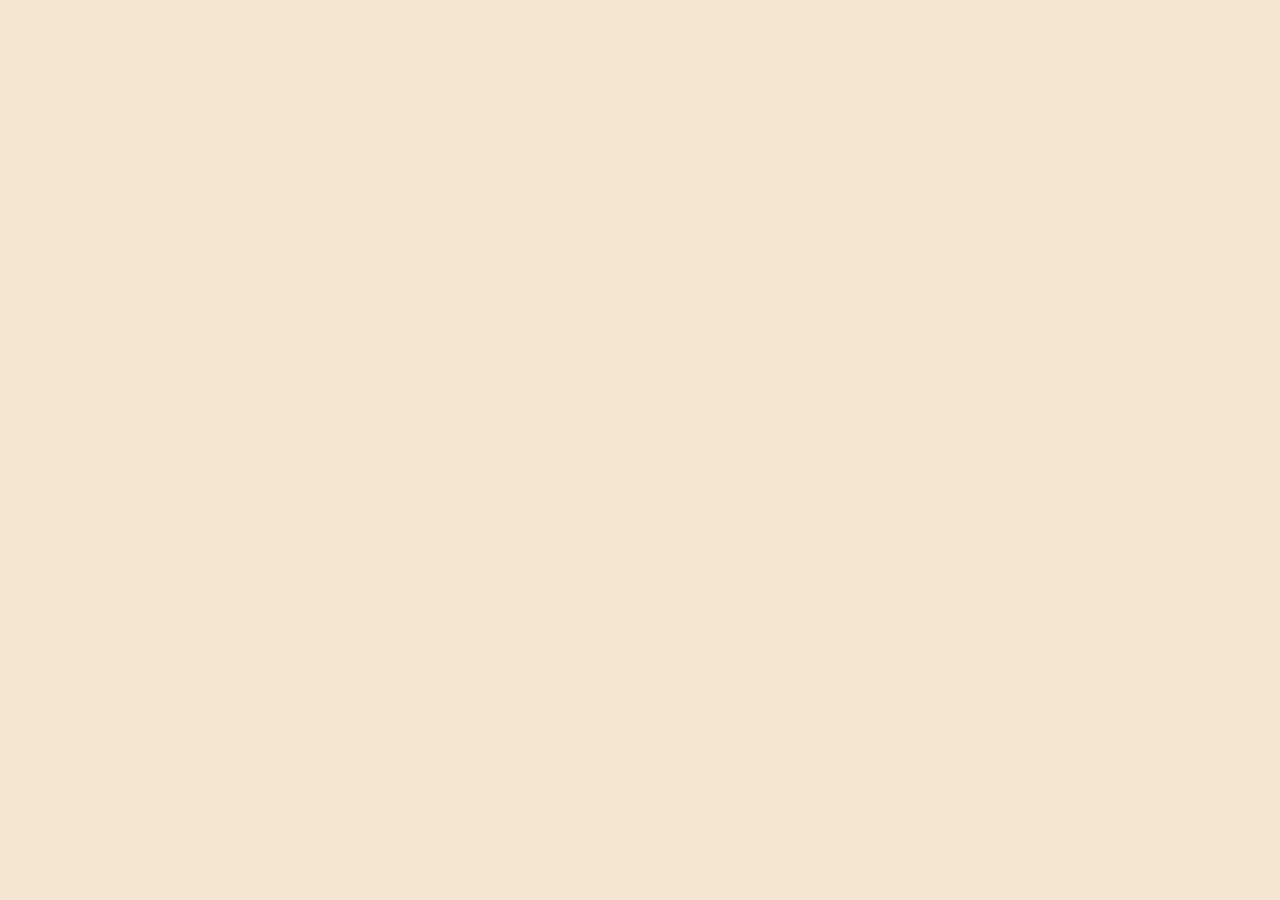
==== index.html @ 1bdb9400 "archivos (modo cajero)" ====
<!DOCTYPE html>
<html lang="es">
<head>
    <meta charset="UTF-8" />
    <meta name="viewport" content="width=device-width, initial-scale=1.0" />
    <title>Panadería "Del Horno a la Mano"</title>

    <!-- p5.js desde CDN -->
    <script src="https://cdnjs.cloudflare.com/ajax/libs/p5.js/1.9.0/p5.min.js">
    </script>

    <!-- Estilos -->
    <link rel="stylesheet" href="style.css" />
</head>
<body>

    <!-- ========================================== -->
    <!-- ACÁ SE CARGAN TODOS LOS ARCHIVOS JS        -->
    <!-- EL ORDEN ES IMPORTANTE                     -->
    <!-- ========================================== -->

    <!-- 1. DATOS (clientes, productos, etc.) -->
    <script src="js/datos.js"></script>

    <!-- 2. DIBUJO DEL CLIENTE -->
    <script src="js/cliente.js"></script>

    <!-- 3. LÓGICA DEL CAJERO -->
    <script src="js/cajero.js"></script>

    <!-- 4. INTERFAZ (menú, pantallas) -->
    <script src="js/ui.js"></script>

    <!-- 5. PRINCIPAL (setup, draw, keyPressed) -->
    <script src="js/sketch.js"></script>

</body>
</html>
---- style.css ----
* {
    margin: 0;
    padding: 0;
    box-sizing: border-box;
}

body {
    display: flex;
    justify-content: center;
    align-items: center;
    min-height: 100vh;
    background: #f5e6d3;
    font-family: 'Segoe UI', Tahoma, Geneva, Verdana, sans-serif;
}

canvas {
    border-radius: 12px;
    box-shadow: 0 10px 40px rgba(0, 0, 0, 0.25);
    display: block;
}
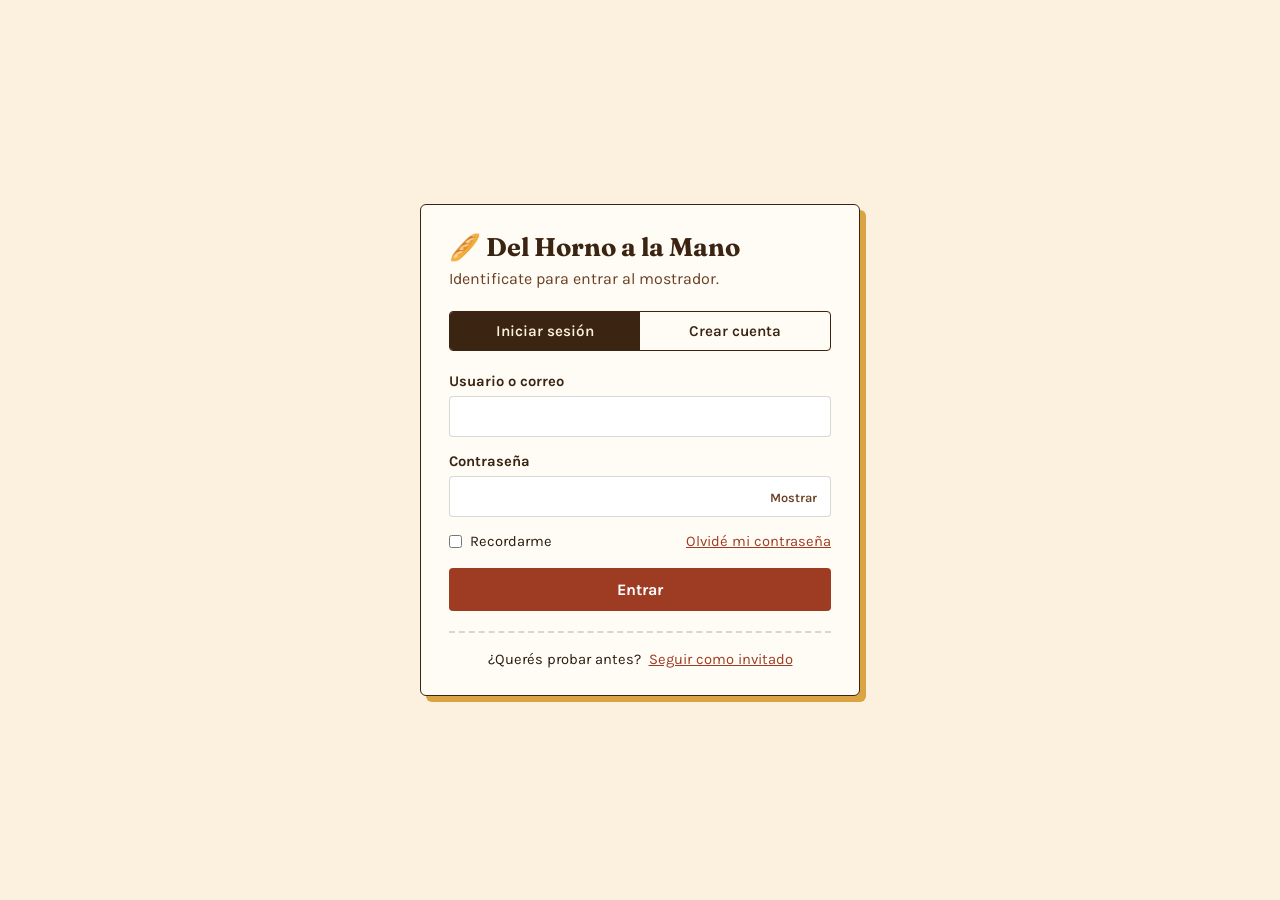
==== commit 4e2d84b8: "Agrega formulario de inicio de sesión Se agrega index.html como pantalla de entrada, con el CSS y el" ====
--- a/index.html
+++ b/index.html
@@ -1,38 +1,94 @@
-<!DOCTYPE html>
-<html lang="es">
-<head>
-    <meta charset="UTF-8" />
-    <meta name="viewport" content="width=device-width, initial-scale=1.0" />
-    <title>Panadería "Del Horno a la Mano"</title>
-
-    <!-- p5.js desde CDN -->
-    <script src="https://cdnjs.cloudflare.com/ajax/libs/p5.js/1.9.0/p5.min.js">
-    </script>
-
-    <!-- Estilos -->
-    <link rel="stylesheet" href="style.css" />
-</head>
-<body>
-
-    <!-- ========================================== -->
-    <!-- ACÁ SE CARGAN TODOS LOS ARCHIVOS JS        -->
-    <!-- EL ORDEN ES IMPORTANTE                     -->
-    <!-- ========================================== -->
-
-    <!-- 1. DATOS (clientes, productos, etc.) -->
-    <script src="js/datos.js"></script>
-
-    <!-- 2. DIBUJO DEL CLIENTE -->
-    <script src="js/cliente.js"></script>
-
-    <!-- 3. LÓGICA DEL CAJERO -->
-    <script src="js/cajero.js"></script>
-
-    <!-- 4. INTERFAZ (menú, pantallas) -->
-    <script src="js/ui.js"></script>
-
-    <!-- 5. PRINCIPAL (setup, draw, keyPressed) -->
-    <script src="js/sketch.js"></script>
-
-</body>
-</html>+<!DOCTYPE html>
+<html lang="es">
+<head>
+<meta charset="UTF-8" />
+<meta name="viewport" content="width=device-width, initial-scale=1.0" />
+<title>Ingresar — Del Horno a la Mano</title>
+<link rel="preconnect" href="https://fonts.googleapis.com">
+<link rel="preconnect" href="https://fonts.gstatic.com" crossorigin>
+<link href="https://fonts.googleapis.com/css2?family=Fraunces:opsz,wght@9..144,600;9..144,700&family=Karla:wght@400;500;700&display=swap" rel="stylesheet">
+<link rel="stylesheet" href="login.css" />
+</head>
+<body>
+<main class="ticket">
+  <h1 class="brand">🥖 Del Horno a la Mano</h1>
+  <p class="sub" id="subtitulo">Identificate para entrar al mostrador.</p>
+
+  <div class="tabs" role="group" aria-label="Modo">
+    <button type="button" id="tabLogin" aria-pressed="true">Iniciar sesión</button>
+    <button type="button" id="tabReg" aria-pressed="false">Crear cuenta</button>
+  </div>
+
+  <div id="estado" class="estado" role="status" aria-live="polite"></div>
+
+  <form id="form" novalidate autocomplete="on">
+    <!-- honeypot anti-bots: un humano nunca lo completa -->
+    <div class="trampa" aria-hidden="true"><input type="text" name="web" id="web" tabindex="-1" autocomplete="off"></div>
+
+    <div class="campo" data-show="login reg">
+      <label for="usuario" id="lblUsuario">Usuario o correo</label>
+      <input id="usuario" name="usuario" type="text" autocomplete="username" maxlength="60" />
+      <p class="hint" data-show="reg">3 a 16 caracteres, solo letras y números.</p>
+      <p class="err" id="usuario-err"></p>
+    </div>
+
+    <div class="campo" data-show="reg rec">
+      <label for="email">Correo electrónico</label>
+      <input id="email" name="email" type="email" autocomplete="email" maxlength="80" />
+      <p class="err" id="email-err"></p>
+    </div>
+
+    <div class="campo" data-show="reg">
+      <label for="rol">¿Con qué rol querés jugar?</label>
+      <select id="rol" name="rol">
+        <option value="cajero">Cajero</option>
+        <option value="cocinero">Cocinero</option>
+      </select>
+    </div>
+
+    <div class="campo" data-show="login reg">
+      <label for="pass">Contraseña</label>
+      <div class="pw">
+        <input id="pass" name="pass" type="password" autocomplete="current-password" maxlength="64" />
+        <button type="button" class="ver" data-ver="pass" aria-label="Mostrar contraseña">Mostrar</button>
+      </div>
+      <p class="hint" id="mayus" hidden>⚠ Tenés las mayúsculas activadas.</p>
+      <div class="medidor" id="medidor" data-n="0" data-show="reg" aria-hidden="true"><i></i><i></i><i></i><i></i></div>
+      <p class="hint" id="fuerza" data-show="reg">Mínimo 8 caracteres, con mayúscula, minúscula y número.</p>
+      <p class="err" id="pass-err"></p>
+    </div>
+
+    <div class="campo" data-show="reg">
+      <label for="pass2">Repetí la contraseña</label>
+      <div class="pw">
+        <input id="pass2" name="pass2" type="password" autocomplete="new-password" maxlength="64" />
+        <button type="button" class="ver" data-ver="pass2" aria-label="Mostrar contraseña">Mostrar</button>
+      </div>
+      <p class="err" id="pass2-err"></p>
+    </div>
+
+    <div class="fila" data-show="login">
+      <label><input type="checkbox" id="recordar" /> Recordarme</label>
+      <button type="button" class="link" id="olvide">Olvidé mi contraseña</button>
+    </div>
+
+    <div class="campo" data-show="reg">
+      <div class="fila terms" style="margin-bottom:0">
+        <label><input type="checkbox" id="terminos" /> Acepto las reglas de convivencia: nada de insultos ni nombres ofensivos.</label>
+      </div>
+      <p class="err" id="terminos-err"></p>
+    </div>
+
+    <button class="principal" id="enviar" type="submit">Entrar</button>
+  </form>
+
+  <div class="pie">
+    <span id="pieTxt">¿Querés probar antes?</span>
+    <button type="button" class="link" id="invitado">Seguir como invitado</button>
+    <button type="button" class="link" id="volver" hidden>Volver a iniciar sesión</button>
+  </div>
+</main>
+
+<script src="login.js"></script>
+</body>
+</html>
--- a/login.css
+++ b/login.css
@@ -0,0 +1,49 @@
+:root{
+  --crust:#3B2412; --crust-2:#6B3F22; --flour:#FBF1DE; --egg:#D9A441;
+  --jam:#9E3B23; --ink:#2A1B10; --card:#FFFCF5; --ok:#2F6B3A;
+  --line:rgba(59,36,18,.18);
+  --serif:'Fraunces',Georgia,serif; --sans:'Karla','Segoe UI',Tahoma,sans-serif;
+}
+*{margin:0;padding:0;box-sizing:border-box}
+body{min-height:100vh;display:grid;place-items:center;padding:24px 16px;background:var(--flour);color:var(--ink);font-family:var(--sans);line-height:1.45}
+.ticket{width:100%;max-width:440px;background:var(--card);border:1.5px solid var(--crust);border-radius:6px;padding:28px 28px 24px;box-shadow:6px 6px 0 var(--egg)}
+.brand{font-family:var(--serif);font-size:1.6rem;color:var(--crust);line-height:1.1}
+.sub{color:var(--crust-2);margin:6px 0 20px}
+.tabs{display:grid;grid-template-columns:1fr 1fr;border:1.5px solid var(--crust);border-radius:4px;overflow:hidden;margin-bottom:20px}
+.tabs button{font:600 .95rem var(--sans);padding:10px;border:0;background:transparent;color:var(--crust);cursor:pointer}
+.tabs button[aria-pressed="true"]{background:var(--crust);color:var(--flour)}
+.campo{margin-bottom:14px}
+label{display:block;font-weight:700;font-size:.92rem;margin-bottom:4px;color:var(--crust)}
+input,select{width:100%;font:400 1rem var(--sans);padding:10px 12px;border:1.5px solid var(--line);border-radius:4px;background:#fff;color:var(--ink)}
+input:focus,select:focus,button:focus-visible,a:focus-visible{outline:3px solid var(--egg);outline-offset:1px}
+input[aria-invalid="true"]{border-color:var(--jam)}
+input.ok{border-color:var(--ok)}
+.pw{position:relative}
+.pw input{padding-right:84px}
+.ver{position:absolute;right:6px;top:50%;transform:translateY(-50%);font:600 .8rem var(--sans);border:0;background:none;color:var(--crust-2);padding:6px 8px;cursor:pointer}
+.err{color:var(--jam);font-size:.85rem;min-height:0;margin-top:4px}
+.hint{color:var(--crust-2);font-size:.82rem;margin-top:4px}
+.medidor{display:flex;gap:4px;margin-top:8px}
+.medidor i{flex:1;height:5px;border-radius:3px;background:var(--line)}
+.medidor[data-n="1"] i:nth-child(-n+1){background:var(--jam)}
+.medidor[data-n="2"] i:nth-child(-n+2){background:var(--egg)}
+.medidor[data-n="3"] i:nth-child(-n+3){background:#8aa33a}
+.medidor[data-n="4"] i{background:var(--ok)}
+.fila{display:flex;justify-content:space-between;align-items:center;gap:12px;margin-bottom:16px;font-size:.92rem}
+.fila label{display:flex;align-items:center;gap:8px;font-weight:400;margin:0;color:var(--ink)}
+.fila input{width:auto}
+.terms{align-items:flex-start}
+.terms input{margin-top:3px}
+a,.link{color:var(--jam);background:none;border:0;font:inherit;text-decoration:underline;cursor:pointer}
+.principal{width:100%;font:700 1rem var(--sans);padding:12px;border:0;border-radius:4px;background:var(--jam);color:#fff;cursor:pointer}
+.principal:hover{background:#85301b}
+.principal:disabled{opacity:.6;cursor:not-allowed}
+.estado{margin-bottom:14px;padding:10px 12px;border-radius:4px;font-size:.92rem;display:none}
+.estado.show{display:block}
+.estado.error{background:#f8e1db;color:var(--jam)}
+.estado.exito{background:#dfeedd;color:var(--ok)}
+.pie{border-top:2px dashed var(--line);margin-top:20px;padding-top:16px;text-align:center;font-size:.92rem}
+.pie .link{margin-left:4px}
+.trampa{position:absolute;left:-9999px;height:0;overflow:hidden}
+[hidden]{display:none!important}
+@media (prefers-reduced-motion:no-preference){.ticket{animation:entra .35s ease-out}@keyframes entra{from{opacity:0;transform:translateY(8px)}}}
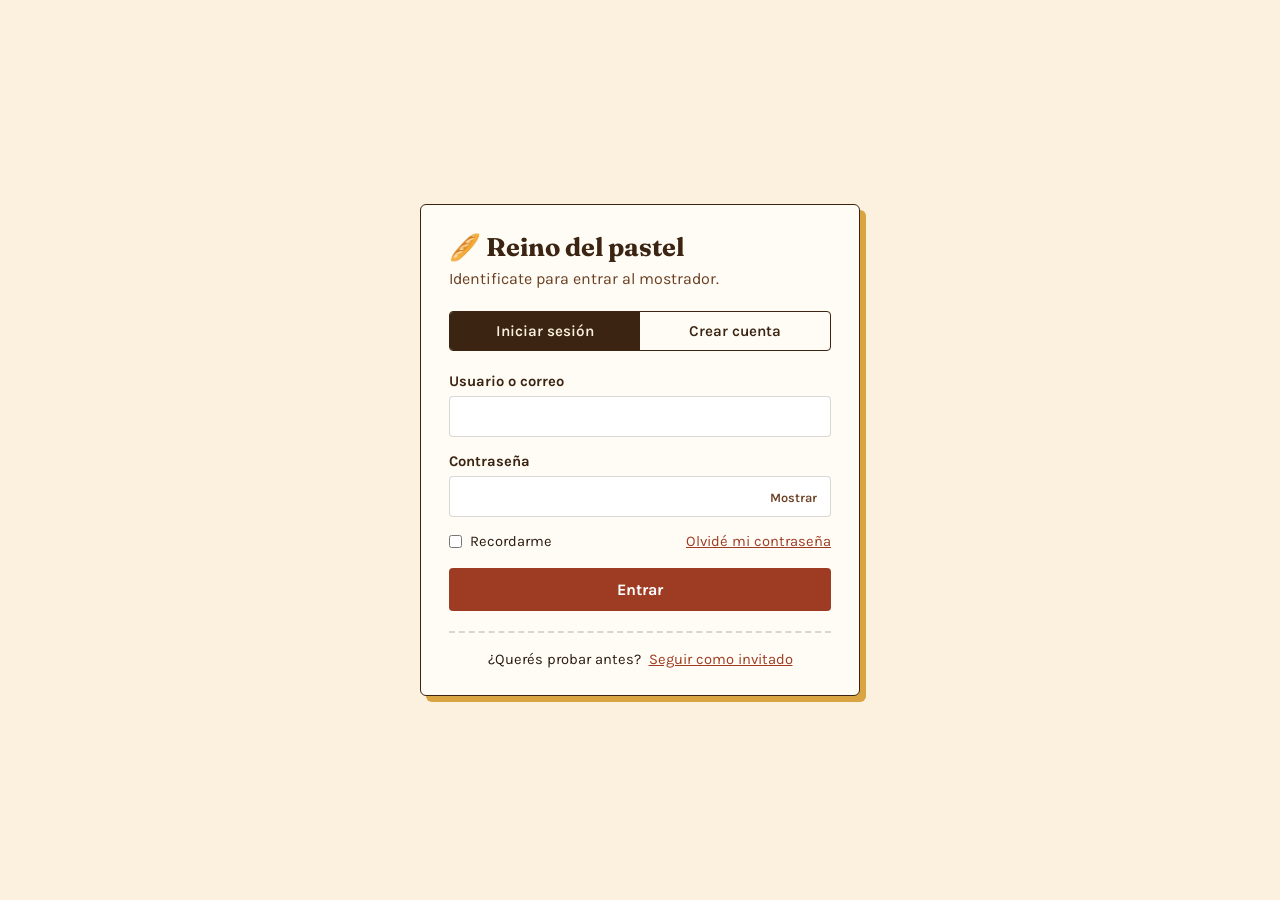
==== commit 35aeefab: "Modo cajero con 3 escenas e imágenes de productos" ====
--- a/index.html
+++ b/index.html
@@ -11,7 +11,7 @@
 </head>
 <body>
 <main class="ticket">
-  <h1 class="brand">🥖 Del Horno a la Mano</h1>
+  <h1 class="brand">🥖 Reino del pastel</h1>
   <p class="sub" id="subtitulo">Identificate para entrar al mostrador.</p>
 
   <div class="tabs" role="group" aria-label="Modo">
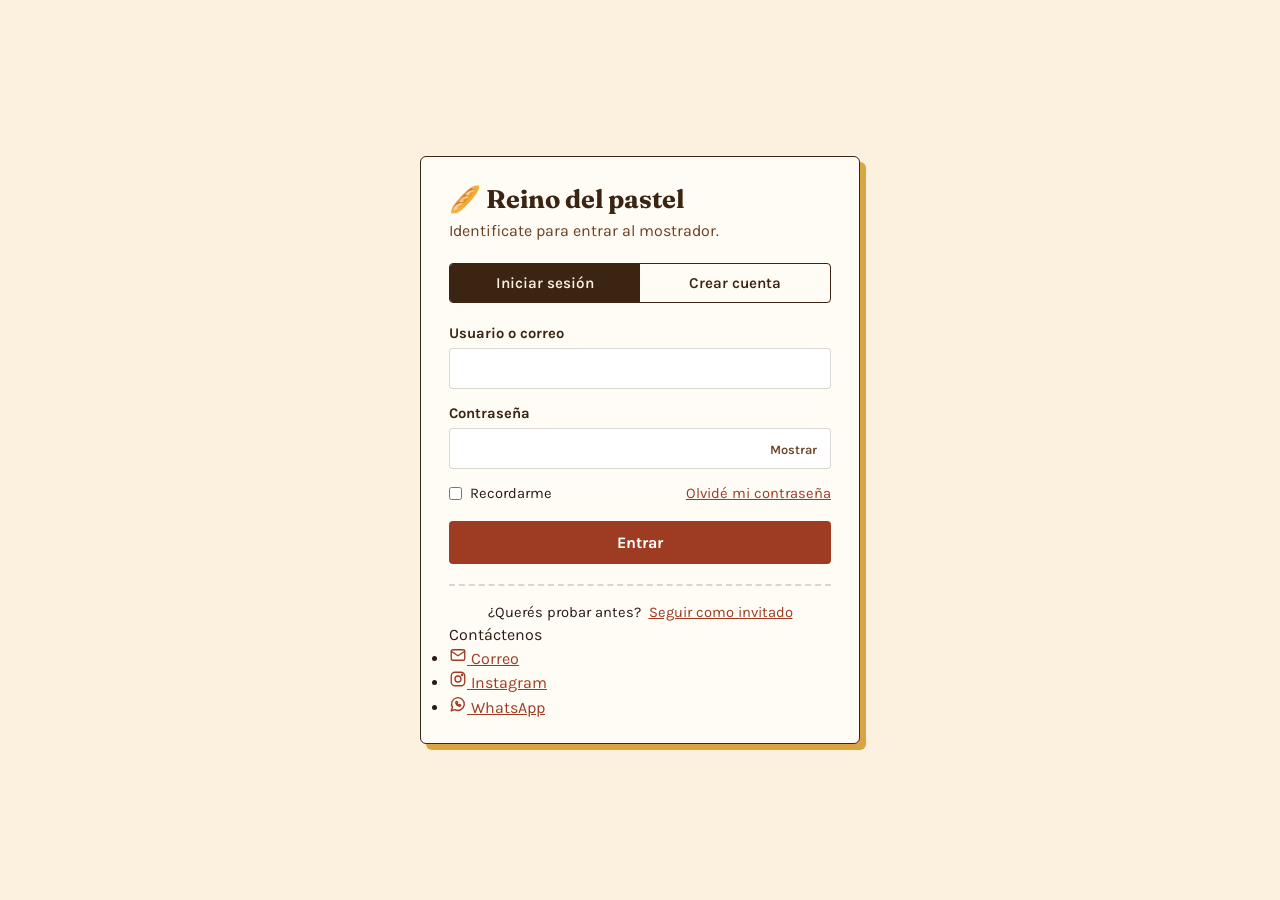
==== commit b24e1220: "Adición de sección de contacto. - Se añaden botones clickables que redireccionan a las redes sociale" ====
--- a/index.html
+++ b/index.html
@@ -21,7 +21,7 @@
 
   <div id="estado" class="estado" role="status" aria-live="polite"></div>
 
-  <form id="form" novalidate autocomplete="on">
+  <form id="form" action="php/auth.php" method="post" novalidate autocomplete="on">
     <!-- honeypot anti-bots: un humano nunca lo completa -->
     <div class="trampa" aria-hidden="true"><input type="text" name="web" id="web" tabindex="-1" autocomplete="off"></div>
 
@@ -36,14 +36,6 @@
       <label for="email">Correo electrónico</label>
       <input id="email" name="email" type="email" autocomplete="email" maxlength="80" />
       <p class="err" id="email-err"></p>
-    </div>
-
-    <div class="campo" data-show="reg">
-      <label for="rol">¿Con qué rol querés jugar?</label>
-      <select id="rol" name="rol">
-        <option value="cajero">Cajero</option>
-        <option value="cocinero">Cocinero</option>
-      </select>
     </div>
 
     <div class="campo" data-show="login reg">
@@ -87,8 +79,32 @@
     <button type="button" class="link" id="invitado">Seguir como invitado</button>
     <button type="button" class="link" id="volver" hidden>Volver a iniciar sesión</button>
   </div>
+
+  <div class="contacto" id="contacto">
+    <p class="contacto-titulo">Contáctenos</p>
+    <ul class="contacto-lista">
+      <li>
+        <a href="mailto:reino.del.pastel.ofc@gmail.com" aria-label="Escribinos por correo">
+          <svg viewBox="0 0 24 24" width="18" height="18" fill="none" stroke="currentColor" stroke-width="1.8" stroke-linecap="round" stroke-linejoin="round" aria-hidden="true"><rect x="3" y="5" width="18" height="14" rx="2"/><path d="m3 7 9 6 9-6"/></svg>
+          Correo
+        </a>
+      </li>
+      <li>
+        <a href="https://www.instagram.com/reino.del.pastel.ofc/" target="_blank" rel="noopener noreferrer" aria-label="Instagram">
+          <svg viewBox="0 0 24 24" width="18" height="18" fill="none" stroke="currentColor" stroke-width="1.8" stroke-linecap="round" stroke-linejoin="round" aria-hidden="true"><rect x="3" y="3" width="18" height="18" rx="5"/><circle cx="12" cy="12" r="4"/><circle cx="17.5" cy="6.5" r="0.8" fill="currentColor"/></svg>
+          Instagram
+        </a>
+      </li>
+      <li>
+        <a href="https://wa.me/5491131281856" target="_blank" rel="noopener noreferrer" aria-label="WhatsApp">
+          <svg viewBox="0 0 24 24" width="18" height="18" fill="none" stroke="currentColor" stroke-width="1.8" stroke-linecap="round" stroke-linejoin="round" aria-hidden="true"><path d="M3 21l1.6-4.6A8.5 8.5 0 1 1 8 19.6L3 21z"/><path d="M9 9.5c0 3 2.5 5.5 5.5 5.5l1.2-1.4-2-1-.8.8c-.9-.4-1.7-1.2-2.1-2.1l.8-.8-1-2L9 9.5z"/></svg>
+          WhatsApp
+        </a>
+      </li>
+    </ul>
+  </div>
 </main>
 
-<script src="login.js"></script>
+<script src="js/login.js"></script>
 </body>
 </html>
